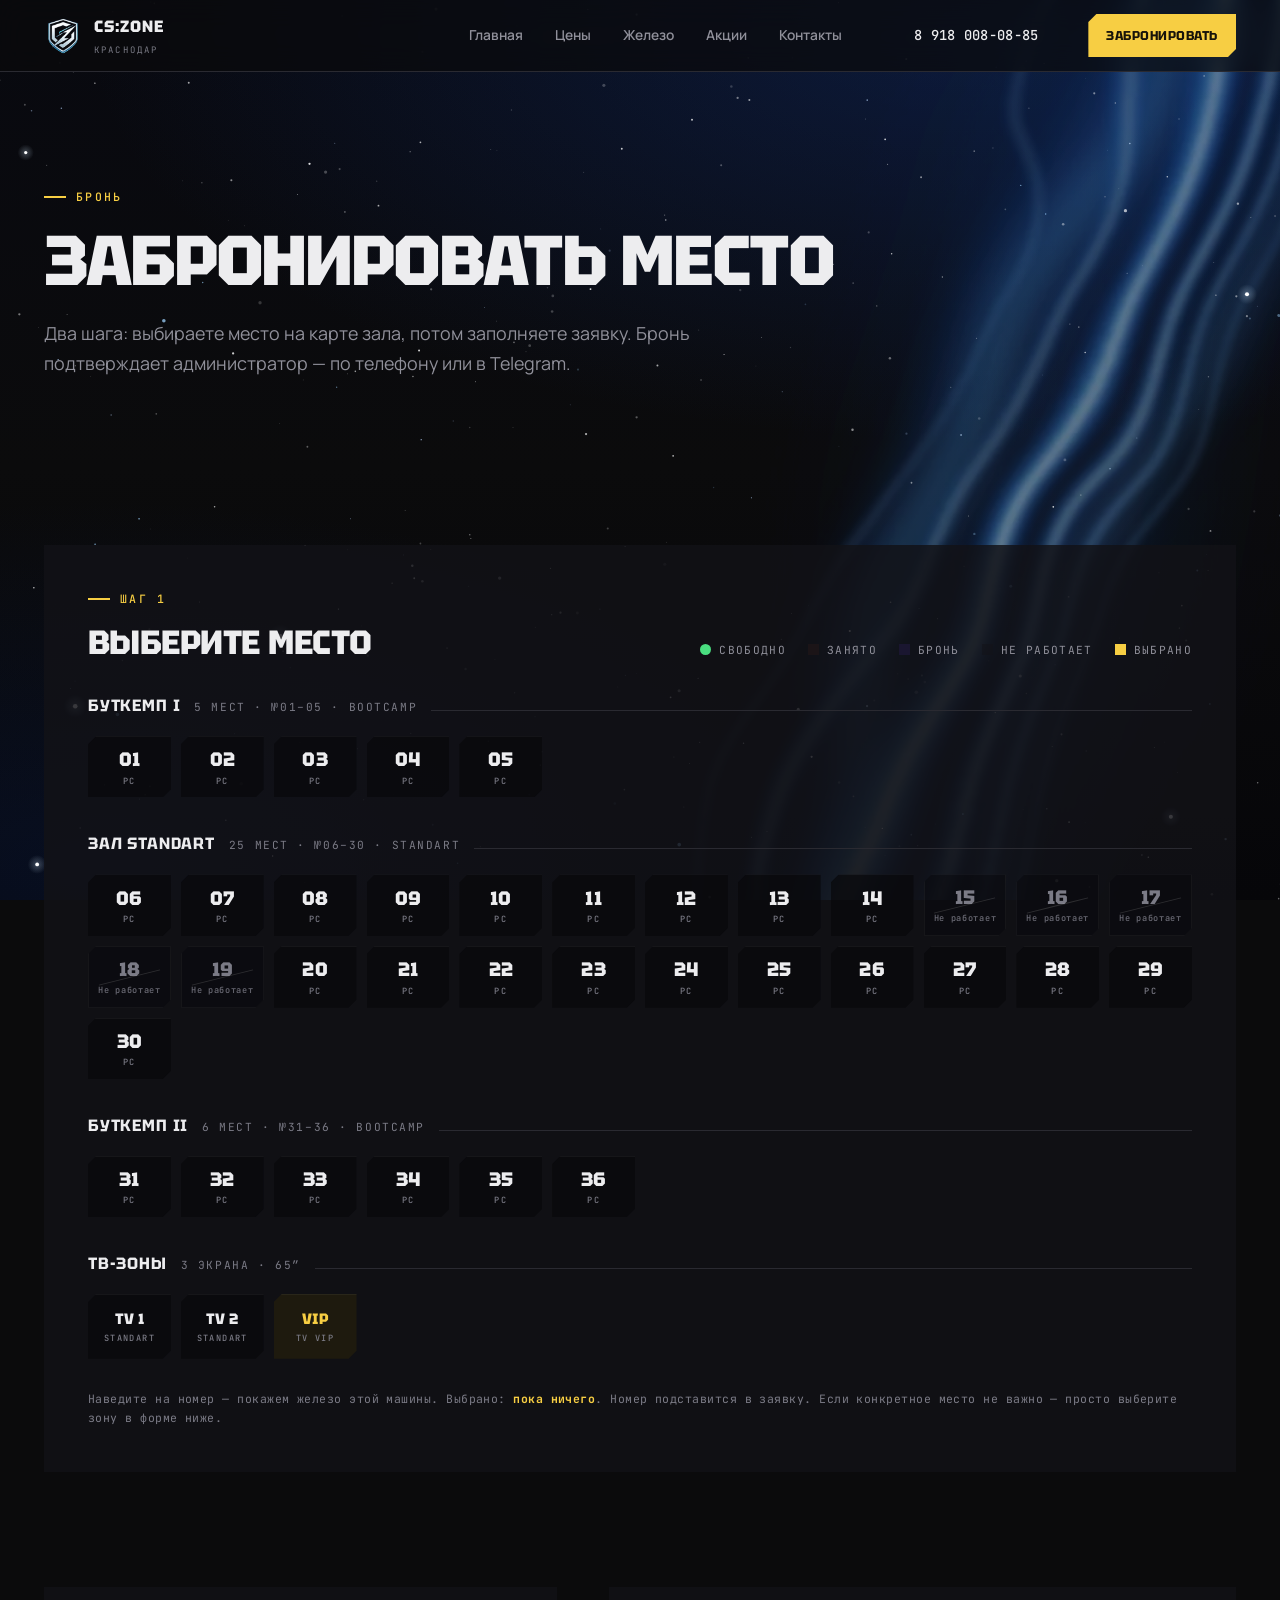
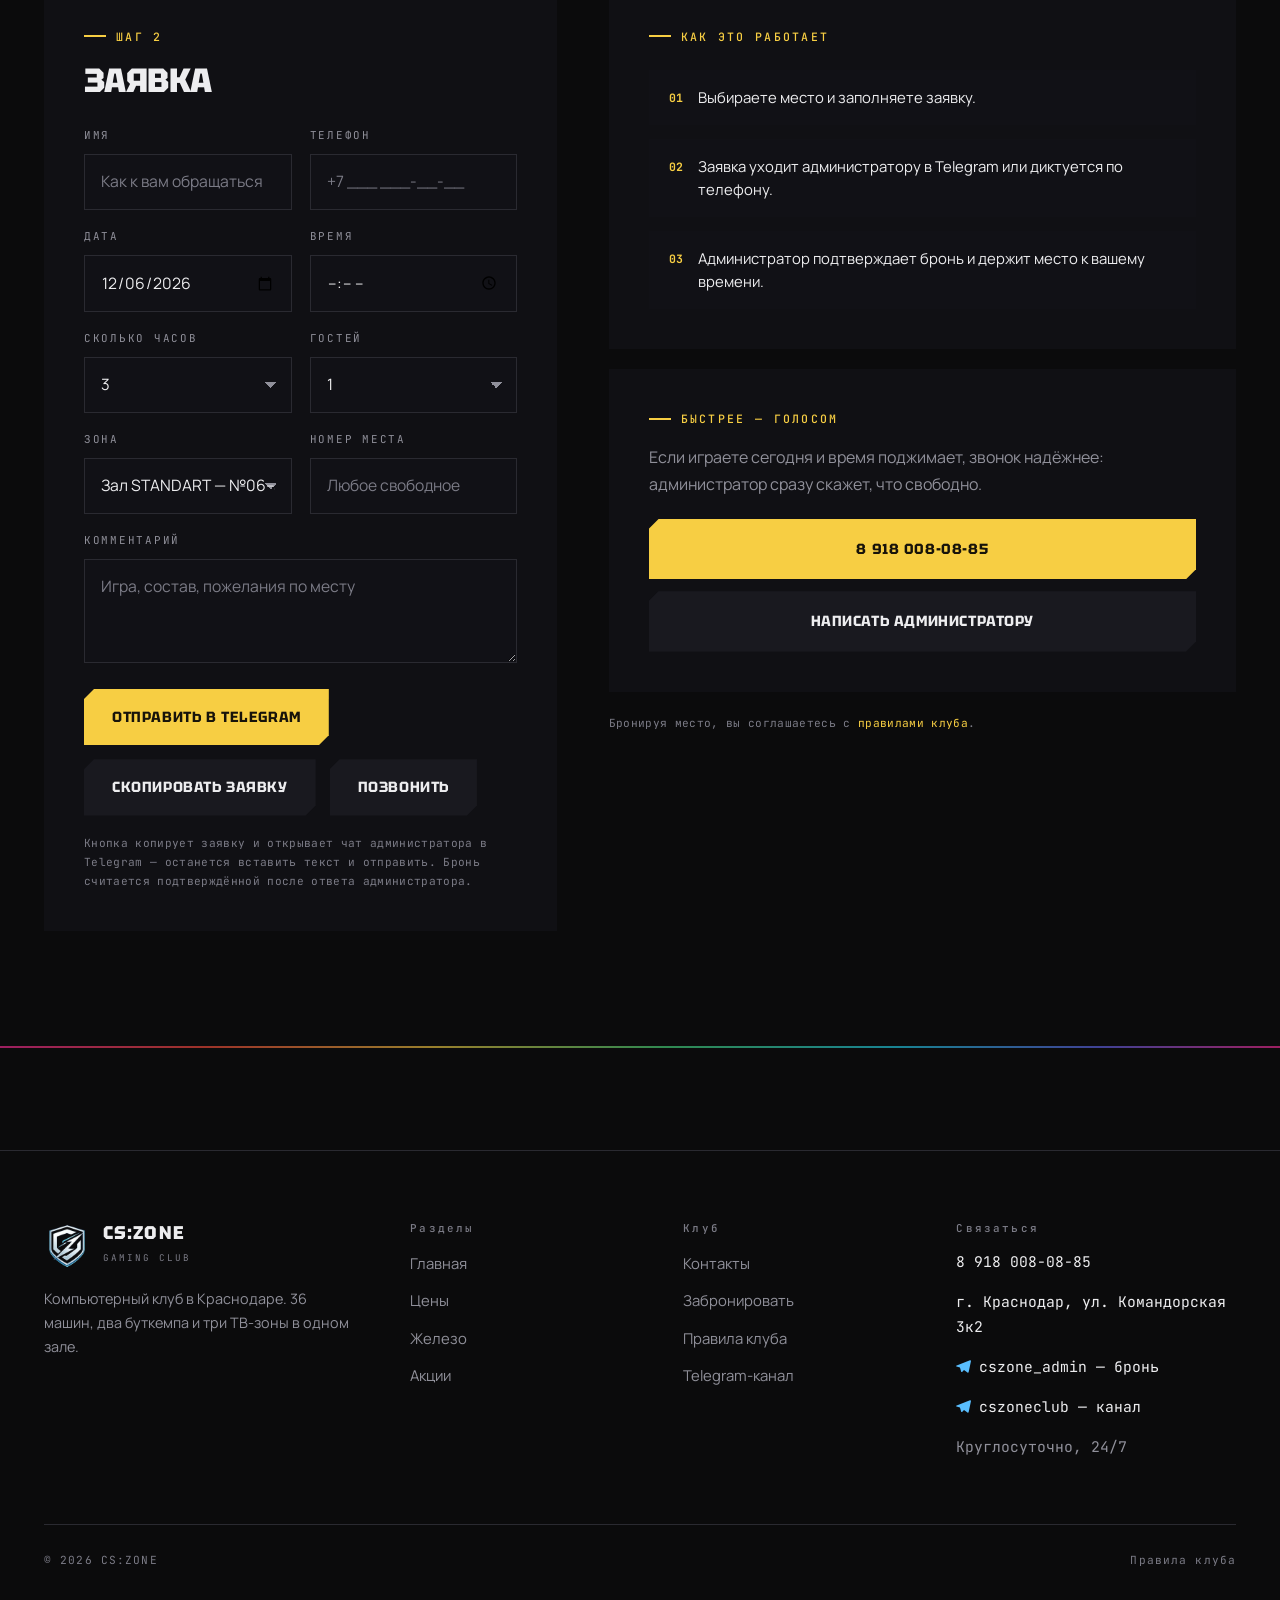
==== booking.html @ d1133fba "Add files via upload" ====
<!DOCTYPE html>
<html lang="ru">
<head>
<meta charset="utf-8">
<meta name="viewport" content="width=device-width, initial-scale=1">
<title>Забронировать место — CS:ZONE</title>
<meta name="description" content="Бронь игрового места в клубе CS:ZONE: выберите зону и номер ПК, укажите дату и время. Подтверждение — от администратора.">
<meta name="theme-color" content="#0B0B0C">
<meta property="og:type" content="website">
<meta property="og:site_name" content="CS:ZONE">
<meta property="og:title" content="Забронировать место — CS:ZONE">
<meta property="og:description" content="Бронь игрового места в клубе CS:ZONE: выберите зону и номер ПК, укажите дату и время. Подтверждение — от администратора.">
<meta property="og:image" content="assets/img/og-cover.jpg">
<meta property="og:image:width" content="1200">
<meta property="og:image:height" content="630">
<meta name="twitter:card" content="summary_large_image">
<meta property="og:locale" content="ru_RU">
<link rel="icon" href="assets/img/favicon.png" type="image/png">
<link rel="apple-touch-icon" href="assets/img/apple-touch-icon.png">
<link rel="preconnect" href="https://fonts.googleapis.com">
<link rel="preconnect" href="https://fonts.gstatic.com" crossorigin>
<link href="https://fonts.googleapis.com/css2?family=Tektur:wght@500;700;800;900&family=Manrope:wght@400;500;600;700;800&family=JetBrains+Mono:wght@400;500;700&display=swap" rel="stylesheet">
<link rel="stylesheet" href="assets/css/main.css">
<script type="application/ld+json">
{
  "@context": "https://schema.org",
  "@type": "LocalBusiness",
  "name": "CS:ZONE",
  "description": "Компьютерный клуб в Краснодаре: 36 машин, два буткемпа, три ТВ-зоны.",
  "image": "assets/img/og-cover.jpg",
  "telephone": "+79180080885",
  "priceRange": "120–1700 ₽",
  "address": {
    "@type": "PostalAddress",
    "addressCountry": "RU",
    "addressLocality": "Краснодар",
    "streetAddress": "ул. Командорская, 3к2"
  },
  "geo": { "@type": "GeoCoordinates", "latitude": 45.090656, "longitude": 39.032451 },
  "openingHoursSpecification": [{
    "@type": "OpeningHoursSpecification",
    "dayOfWeek": ["Monday","Tuesday","Wednesday","Thursday","Friday","Saturday","Sunday"],
    "opens": "00:00", "closes": "23:59"
  }],
  "hasMap": "https://yandex.ru/maps/org/cs_zone/221049266006/",
  "sameAs": ["https://t.me/cszoneclub", "https://go.2gis.com/gbi0a"]
}
</script>
</head>
<body>

<div class="sky" aria-hidden="true"><span class="sky__aurora"></span></div>

<header class="nav">
  <div class="nav__in">
    <a class="nav__logo" href="index.html" aria-label="CS:ZONE — на главную">
      <img src="assets/img/logo.webp" alt="" width="38" height="38">
      <span><b>CS:ZONE</b><span>Краснодар</span></span>
    </a>
    <nav class="nav__links" aria-label="Разделы сайта">
      <a href="index.html">Главная</a>
      <a href="prices.html">Цены</a>
      <a href="hardware.html">Железо</a>
      <a href="promos.html">Акции</a>
      <a href="contacts.html">Контакты</a>
    </nav>
    <a class="nav__tel" href="tel:+79180080885" style="margin-left:26px">8 918 008-08-85</a>
    <a class="btn btn--primary btn--sm nav__cta" href="booking.html" style="margin-left:18px">Забронировать</a>
    <button class="burger" type="button" aria-expanded="false" aria-label="Меню">
      <svg width="26" height="26" viewBox="0 0 26 26" fill="none" stroke="currentColor" stroke-width="2">
        <path d="M3 7h20M3 13h20M3 19h20"/></svg>
    </button>
  </div>
</header>

<div class="drawer" id="drawer">
    <a href="index.html">Главная</a>
    <a href="prices.html">Цены</a>
    <a href="hardware.html">Железо</a>
    <a href="promos.html">Акции</a>
    <a href="contacts.html">Контакты</a>
    <a href="rules.html">Правила</a>
    <a class="btn btn--primary btn--wide" href="booking.html">Забронировать место</a>
    <a class="btn btn--ghost btn--wide" href="tel:+79180080885">8 918 008-08-85</a>
</div>

<main>

<section class="section" style="padding-bottom:0">
  <div class="wrap">
    <div class="hero__anim">
      <p class="eyebrow">Бронь</p>
      <h1 style="font-size:clamp(2.2rem,6vw,4.4rem);margin-top:20px;letter-spacing:-.03em">Забронировать место</h1>
      <p class="lead" style="margin-top:24px">Два шага: выбираете место на карте зала, потом заполняете заявку. Бронь подтверждает администратор — по телефону или в Telegram.</p>
    </div>
  </div>
</section>

<section class="section">
  <div class="wrap">
    <div class="hall cut-l" data-rise>
      <div class="hall__head">
        <div>
          <p class="eyebrow">Шаг 1</p>
          <h2 class="h-sec" style="font-size:clamp(1.5rem,2.8vw,2.1rem)">Выберите место</h2>
        </div>
        <div class="hall__legend">
          <span><i style="background:var(--live);border-radius:50%"></i>Свободно</span>
          <span><i style="background:#1B1417"></i>Занято</span>
          <span><i style="background:#1A1630"></i>Бронь</span>
          <span><i style="background:#131318;opacity:.6"></i>Не работает</span>
          <span><i style="background:var(--amber)"></i>Выбрано</span>
        </div>
      </div>
      <p class="live" data-live hidden></p>
      <div data-hall="pick"></div>
      <p class="hall__note">Наведите на номер — покажем железо этой машины.
        Выбрано: <b id="pick-live" style="color:var(--amber)">пока ничего</b>.
        Номер подставится в заявку. Если конкретное место не важно — просто выберите зону в форме ниже.</p>
      <div class="toast" id="booking-toast" role="status" aria-live="polite"
           style="margin-top:18px"></div>
      <div class="spec-panel" id="spec-panel" hidden></div>
    </div>
  </div>
</section>

<section class="section" style="padding-top:0">
  <div class="wrap">
    <div class="split split--wide" style="align-items:start">
      <div class="panel cut-l" data-rise>
        <p class="eyebrow">Шаг 2</p>
        <h2 class="h-sec" style="font-size:clamp(1.5rem,2.8vw,2.1rem);margin-bottom:30px">Заявка</h2>

        <form class="form" id="booking-form" novalidate>
          <div class="field">
            <label for="f-name">Имя</label>
            <input id="f-name" name="name" type="text" placeholder="Как к вам обращаться" autocomplete="name" required>
          </div>
          <div class="field">
            <label for="f-phone">Телефон</label>
            <input id="f-phone" name="phone" type="tel" placeholder="+7 ___ ___-__-__" autocomplete="tel" required>
          </div>
          <div class="field">
            <label for="f-date">Дата</label>
            <input id="f-date" name="date" type="date" required>
          </div>
          <div class="field">
            <label for="f-time">Время</label>
            <input id="f-time" name="time" type="time" required>
          </div>
          <div class="field">
            <label for="f-hours">Сколько часов</label>
            <select id="f-hours" name="hours">
              <option>1</option><option>2</option><option selected>3</option>
              <option>4</option><option>5</option><option>6</option><option>Ночь</option>
            </select>
          </div>
          <div class="field">
            <label for="f-people">Гостей</label>
            <select id="f-people" name="people">
              <option selected>1</option><option>2</option><option>3</option><option>4</option>
              <option>5</option><option>6–10</option><option>Больше 10</option>
            </select>
          </div>
          <div class="field">
            <label for="f-zone">Зона</label>
            <select id="f-zone" name="zone">
              <option value="standart">Зал STANDART — №06–30</option>
              <option value="bootcamp1">Буткемп I — №01–05</option>
              <option value="bootcamp2">Буткемп II — №31–36</option>
              <option value="tv">Standart TV</option>
              <option value="vip">TV VIP</option>
            </select>
          </div>
          <div class="field">
            <label for="f-pc">Номер места</label>
            <input id="f-pc" name="pc" type="text" placeholder="Любое свободное">
          </div>
          <div class="field field--full">
            <label for="f-note">Комментарий</label>
            <textarea id="f-note" name="note" placeholder="Игра, состав, пожелания по месту"></textarea>
          </div>

          <div class="form__foot">
            <button class="btn btn--primary" type="button" id="btn-send">Отправить в Telegram</button>
            <button class="btn btn--ghost" type="button" id="btn-copy">Скопировать заявку</button>
            <a class="btn btn--ghost" href="tel:+79180080885">Позвонить</a>
          </div>
          <p class="form__hint" style="grid-column:1/-1">Кнопка копирует заявку и открывает чат администратора в Telegram —
            останется вставить текст и отправить. Бронь считается подтверждённой после ответа администратора.</p>
        </form>
      </div>

      <div data-rise="90">
        <div class="panel cut-l">
          <p class="eyebrow">Как это работает</p>
          <ul class="rules" style="grid-template-columns:1fr;margin-top:24px">
            <li><b>01</b><span>Выбираете место и заполняете заявку.</span></li>
            <li><b>02</b><span>Заявка уходит администратору в Telegram или диктуется по телефону.</span></li>
            <li><b>03</b><span>Администратор подтверждает бронь и держит место к вашему времени.</span></li>
          </ul>
        </div>

        <div class="panel cut-l" style="margin-top:20px">
          <p class="eyebrow">Быстрее — голосом</p>
          <p style="color:var(--ash);margin-top:16px">Если играете сегодня и время поджимает,
            звонок надёжнее: администратор сразу скажет, что свободно.</p>
          <a class="btn btn--primary btn--wide" href="tel:+79180080885" style="margin-top:22px">8 918 008-08-85</a>
          <a class="btn btn--ghost btn--wide" href='https://t.me/cszone_admin' target="_blank" rel="noopener" style="margin-top:12px">Написать администратору</a>
        </div>

        <p class="form__hint" style="margin-top:22px">Бронируя место, вы соглашаетесь с
          <a href="rules.html" style="color:var(--amber)">правилами клуба</a>.</p>
      </div>
    </div>
  </div>
</section>

</main>

<hr class="rule-spectrum">
<footer class="foot">
  <div class="wrap">
    <div class="foot__grid">
      <div>
        <a class="foot__logo" href="index.html">
          <img src="assets/img/logo.webp" alt="" width="46" height="46">
          <span><b>CS:ZONE</b><span>Gaming club</span></span>
        </a>
        <p>Компьютерный клуб в Краснодаре. 36 машин, два буткемпа и три ТВ-зоны в одном зале.</p>
      </div>
      <div>
        <h4>Разделы</h4>
        <ul>
          <li><a href="index.html">Главная</a></li>
          <li><a href="prices.html">Цены</a></li>
          <li><a href="hardware.html">Железо</a></li>
          <li><a href="promos.html">Акции</a></li>
        </ul>
      </div>
      <div>
        <h4>Клуб</h4>
        <ul>
          <li><a href="contacts.html">Контакты</a></li>
          <li><a href="booking.html">Забронировать</a></li>
          <li><a href="rules.html">Правила клуба</a></li>
          <li><a href="https://t.me/cszoneclub" target="_blank" rel="noopener">Telegram-канал</a></li>
        </ul>
      </div>
      <div>
        <h4>Связаться</h4>
        <a class="foot__c" href="tel:+79180080885">8 918 008-08-85</a>
        <a class="foot__c" href="https://yandex.ru/maps/org/cs_zone/221049266006/" target="_blank" rel="noopener">г. Краснодар, ул. Командорская 3к2</a>
        <a class="foot__c" href="https://t.me/cszone_admin" target="_blank" rel="noopener"><svg class="tg-i" viewBox="0 0 24 24" width="15" height="15" fill="currentColor" aria-hidden="true"><path d="M23.91 3.79 20.3 20.84c-.25 1.21-.98 1.5-2 .94l-5.5-4.07-2.66 2.57c-.3.3-.55.56-1.1.56-.72 0-.6-.27-.84-.95L6.3 13.7l-5.45-1.7c-1.18-.35-1.19-1.16.26-1.75l21.26-8.2c.97-.43 1.9.24 1.53 1.73z"/></svg>cszone_admin — бронь</a>
        <a class="foot__c" href="https://t.me/cszoneclub" target="_blank" rel="noopener"><svg class="tg-i" viewBox="0 0 24 24" width="15" height="15" fill="currentColor" aria-hidden="true"><path d="M23.91 3.79 20.3 20.84c-.25 1.21-.98 1.5-2 .94l-5.5-4.07-2.66 2.57c-.3.3-.55.56-1.1.56-.72 0-.6-.27-.84-.95L6.3 13.7l-5.45-1.7c-1.18-.35-1.19-1.16.26-1.75l21.26-8.2c.97-.43 1.9.24 1.53 1.73z"/></svg>cszoneclub — канал</a>
        <span class="foot__c" style="color:var(--ash)">Круглосуточно, 24/7</span>
      </div>
    </div>
    <div class="foot__bot">
      <span>© <span id="year">2026</span> CS:ZONE</span>
      <a href="rules.html">Правила клуба</a>
    </div>
  </div>
</footer>

<script src="assets/js/main.js"></script>
</body>
</html>
---- assets/css/main.css ----
/* ==========================================================================
   CS:ZONE — компьютерный клуб, Краснодар
   Дизайн-система. Один файл на весь сайт.
   Форма: срезанный угол 45° (эхо угловатого бейджа логотипа).
   Цвет: тёплый чёрный зала + янтарь логотипа. Один акцент.
   Шрифты: Tektur (заголовки, номера), Manrope (текст), JetBrains Mono (данные).
   ========================================================================== */

:root{
  /* фон — тёплый чёрный, не #000: в зале чёрный всегда с примесью */
  --void:      #0B0B0C;
  --void-2:    #070708;
  /* панели чуть прозрачные: сквозь них читается небо, контраст текста
     при этом не меняется — за ними всё равно почти чёрный фон */
  --panel:     rgba(19, 19, 23, .84);
  --panel-2:   rgba(27, 27, 33, .88);
  --panel-flat:#131316;   /* там, где нужна честная непрозрачность */
  --line:      #2A2A31;

  /* акцент — точный цвет логотипа */
  --amber:     #F7CE43;
  --amber-dim: #C79A17;
  --amber-ink: #17130A;
  --glow:      rgba(247, 206, 67, .28);

  --chalk:     #EDEDEF;
  --ash:       #90909A;
  --ash-dim:   #7B7B86;   /* 5.1:1 на --void — годно для мелкого текста */
  --live:      #4ADE80;

  /* лёд — цвет нового логотипа и северного сияния. Второй голос, не акцент:
     кнопки и цены остаются янтарными, лёд держит фон, свечение и бронь. */
  --ice:       #59BEFF;
  --ice-deep:  #0F49BE;
  --ice-glow:  rgba(89, 190, 255, .30);

  --f-display: 'Tektur', 'Arial Narrow', Impact, sans-serif;
  --f-body:    'Manrope', system-ui, -apple-system, 'Segoe UI', sans-serif;
  --f-mono:    'JetBrains Mono', ui-monospace, 'SFMono-Regular', monospace;

  --ch:  14px;                        /* размер срезанного угла */
  --ease: cubic-bezier(.16, 1, .3, 1);
  --wrap: 1240px;
  --nav-h: 72px;

  /* спектр клавиатур из зала. Используется ровно дважды на странице. */
  --spectrum: linear-gradient(90deg,
      #FF2D9B 0%, #FF4D3D 16%, #F7CE43 34%,
      #4ADE80 52%, #22D3EE 70%, #6366F1 86%, #FF2D9B 100%);
}

/* --------------------------------------------------------------- reset --- */
*,*::before,*::after{ box-sizing:border-box }
[hidden]{ display:none !important }
html{ -webkit-text-size-adjust:100%; scroll-behavior:smooth; background:var(--void) }
body{
  margin:0; background:transparent; color:var(--chalk);
  font-family:var(--f-body); font-size:16px; line-height:1.65;
  font-weight:400; -webkit-font-smoothing:antialiased;
  overflow-x:hidden;
}

/* ---------------------------------------------------------------- небо --- *
   Звёздное небо и северное сияние с фирменных иконок клуба.
   Слой один на страницу, position:fixed — не участвует в скролле,
   поэтому не вызывает перерисовку контента. Звёзды — два SVG-поля разной
   плотности: их прозрачность дышит в разном темпе, и небо мерцает без JS.
   Сияние отрисовано заранее (feTurbulence), браузер только двигает готовую
   картинку — на слабых машинах это дешевле, чем считать фильтры вживую.
   -------------------------------------------------------------------------- */
.sky{
  position:fixed; inset:0; z-index:-1; pointer-events:none; overflow:hidden;
  background:
    radial-gradient(115% 75% at 76% 4%,  rgba(20, 58, 140, .34) 0%, transparent 60%),
    radial-gradient(95% 65% at 8% 96%,   rgba(11, 38, 100, .26) 0%, transparent 62%),
    linear-gradient(180deg, #080910 0%, var(--void) 52%, #060609 100%);
}
/* два звёздных поля */
.sky::before, .sky::after{
  content:''; position:absolute; inset:-3%;
  background-position:center; background-repeat:no-repeat; background-size:cover;
}
.sky::before{ background-image:url(../img/stars-a.svg);
  animation:twinkleA 13s ease-in-out infinite }
.sky::after{  background-image:url(../img/stars-b.svg);
  animation:twinkleB 8.5s ease-in-out infinite }

/* Сияние держим в правой части кадра: слева остаётся чистое звёздное небо,
   на котором спокойно читается крупный заголовок. Левый край ленты гасим
   маской, чтобы она не обрывалась по границе элемента. */
.sky__aurora{
  position:absolute; top:-10%; bottom:-10%; right:-8%; left:34%;
  background:url(../img/aurora.webp) center / cover no-repeat;
  mix-blend-mode:screen; opacity:.6;
  -webkit-mask-image:linear-gradient(90deg, transparent 0%, #000 34%, #000 100%);
          mask-image:linear-gradient(90deg, transparent 0%, #000 34%, #000 100%);
  animation:auroraDrift 54s ease-in-out infinite alternate;
}
@media (max-width:900px){
  /* Колонка одна и текст идёт через весь экран — сияние приглушаем,
     иначе оно спорит с абзацами. Звёзды остаются в полную силу. */
  .sky__aurora{ left:8%; opacity:.34 }
}
@keyframes twinkleA{ 0%,100%{ opacity:.9 }  50%{ opacity:.55 } }
@keyframes twinkleB{ 0%,100%{ opacity:.5 }  45%{ opacity:.95 } }
@keyframes auroraDrift{
  from{ transform:translate3d(0,0,0)        scale(1);    opacity:.56 }
  to  { transform:translate3d(-2.5%,1.5%,0) scale(1.09); opacity:.8  }
}
img,video{ display:block; max-width:100%; height:auto }
a{ color:inherit; text-decoration:none }
button,input,select,textarea{ font:inherit; color:inherit }
h1,h2,h3,h4{ margin:0; font-family:var(--f-display); font-weight:800;
  line-height:.98; letter-spacing:-.015em; text-transform:uppercase }
p{ margin:0 }
ul{ margin:0; padding:0; list-style:none }
:focus-visible{ outline:2px solid var(--amber); outline-offset:3px }

/* ------------------------------------------------------- форма-язык ------ */
/* Срез верхнего-левого и нижнего-правого угла. Одна форма на весь сайт. */
.cut{
  clip-path:polygon(var(--ch) 0, 100% 0, 100% calc(100% - var(--ch)),
                    calc(100% - var(--ch)) 100%, 0 100%, 0 var(--ch));
}
.cut-s{ --ch:8px }
.cut-l{ --ch:22px }

/* ---------------------------------------------------------- раскладка --- */
.wrap{ width:100%; max-width:var(--wrap); margin-inline:auto; padding-inline:24px }
.section{ padding-block:clamp(64px, 9vw, 130px) }
.section--tight{ padding-block:clamp(48px, 6vw, 80px) }

.eyebrow{
  font-family:var(--f-mono); font-size:.72rem; font-weight:500;
  letter-spacing:.2em; text-transform:uppercase; color:var(--amber);
  display:flex; align-items:center; gap:10px;
}
.eyebrow::before{
  content:''; width:22px; height:2px; background:var(--amber); flex:none;
}
.eyebrow--plain::before{ display:none }

.h-sec{ font-size:clamp(1.9rem, 4vw, 3.1rem); margin-top:18px }
.lead{ color:var(--ash); font-size:clamp(1rem,1.4vw,1.12rem); max-width:62ch }

.rule-spectrum{ height:2px; background:var(--spectrum); opacity:.6; border:0; margin:0 }

/* ------------------------------------------------------------ кнопки ---- */
.btn{
  display:inline-flex; align-items:center; justify-content:center; gap:10px;
  padding:16px 28px; border:0; cursor:pointer;
  font-family:var(--f-display); font-weight:700; font-size:.92rem;
  letter-spacing:.04em; text-transform:uppercase; white-space:nowrap;
  transition:transform .25s var(--ease), background-color .25s, box-shadow .3s, color .25s;
  clip-path:polygon(var(--ch) 0, 100% 0, 100% calc(100% - var(--ch)),
                    calc(100% - var(--ch)) 100%, 0 100%, 0 var(--ch));
  --ch:10px;
}
.btn--primary{ background:var(--amber); color:var(--amber-ink) }
.btn--primary:hover{ background:#FFDC63; box-shadow:0 0 0 1px var(--amber), 0 12px 40px var(--glow) }
.btn--ghost{ background:var(--panel-2); color:var(--chalk) }
.btn--ghost:hover{ background:#24242B; color:var(--amber) }
.btn:active{ transform:translateY(1px) }
.btn--wide{ width:100%; padding-block:18px }
.btn--sm{ padding:11px 18px; font-size:.8rem; --ch:8px }

/* --------------------------------------------------------------- шапка -- */
.nav{
  position:sticky; top:0; z-index:60; height:var(--nav-h);
  display:flex; align-items:center;
  background:rgba(11,11,12,.72); backdrop-filter:blur(14px);
  -webkit-backdrop-filter:blur(14px);
  border-bottom:1px solid var(--line);
  transition:background-color .3s;
}
.nav__in{ display:flex; align-items:center; gap:32px; width:100%;
  max-width:var(--wrap); margin-inline:auto; padding-inline:24px }
.nav__logo{ display:flex; align-items:center; gap:12px; flex:none }
.nav__logo img{ width:38px; height:38px }
.nav__logo b{ font-family:var(--f-display); font-weight:800; font-size:1.02rem;
  letter-spacing:.06em; line-height:1; color:var(--chalk) }
.nav__logo span span{ display:block; font-family:var(--f-mono); font-size:.56rem;
  letter-spacing:.24em; color:var(--ash-dim); text-transform:uppercase; margin-top:3px }
.nav__links{ display:flex; gap:4px; margin-left:auto }
.nav__links a{
  padding:10px 14px; font-size:.86rem; font-weight:600; color:var(--ash);
  transition:color .2s; position:relative;
}
.nav__links a:hover{ color:var(--chalk) }
.nav__links a[aria-current]{ color:var(--amber) }
.nav__links a[aria-current]::after{
  content:''; position:absolute; left:14px; right:14px; bottom:2px;
  height:2px; background:var(--amber);
}
.nav__cta{ flex:none }
.nav__tel{ display:flex; align-items:center; font-family:var(--f-mono);
  font-size:.86rem; font-weight:500; color:var(--chalk); letter-spacing:.02em }
.nav__tel:hover{ color:var(--amber) }
.burger{ display:none; margin-left:auto; background:none; border:0; padding:10px;
  cursor:pointer; color:var(--chalk) }
.burger svg{ display:block }

.drawer{
  position:fixed; inset:var(--nav-h) 0 0; z-index:55; background:rgba(8,8,10,.97);
  backdrop-filter:blur(10px); -webkit-backdrop-filter:blur(10px);
  padding:32px 24px 40px; display:flex; flex-direction:column; gap:6px;
  transform:translateY(-8px); opacity:0; pointer-events:none;
  transition:opacity .3s var(--ease), transform .3s var(--ease);
  overflow-y:auto;
}
.drawer[data-open]{ opacity:1; transform:none; pointer-events:auto }
.drawer a{ font-family:var(--f-display); font-weight:700; text-transform:uppercase;
  font-size:1.4rem; padding:14px 0; border-bottom:1px solid var(--line) }
.drawer a[aria-current]{ color:var(--amber) }
.drawer .btn{ margin-top:22px }

/* ---------------------------------------------------------------- герой - */
.hero{ position:relative; overflow:clip; padding-top:clamp(48px, 7vw, 92px); padding-bottom:0 }
.hero__grid{
  display:grid; grid-template-columns:1.15fr .85fr; gap:clamp(32px,5vw,72px);
  align-items:center;
}
.hero__title{
  font-size:clamp(2.7rem, 8.2vw, 6.6rem); line-height:.9; margin-top:22px;
  letter-spacing:-.03em;
}
.hero__title em{ font-style:normal; color:var(--amber); display:block }
.hero__lead{ margin-top:26px; color:var(--ash); font-size:clamp(1rem,1.5vw,1.15rem);
  max-width:44ch }
.hero__actions{ display:flex; flex-wrap:wrap; gap:14px; margin-top:34px }

/* Рамка героя: логотип на собственном кусочке неба.
   Раньше здесь крутилось интро старого бренда — теперь сцена собрана
   на CSS: легче на пару мегабайт, резче на любом экране и живёт
   в одной палитре с фоном сайта. */
.hero__frame{ position:relative; padding:1px; background:var(--line);
  clip-path:polygon(22px 0,100% 0,100% calc(100% - 22px),calc(100% - 22px) 100%,0 100%,0 22px) }
.hero__frameIn{ position:relative; background:#06070C; overflow:hidden;
  aspect-ratio:1/1; display:grid; place-items:center;
  clip-path:polygon(22px 0,100% 0,100% calc(100% - 22px),calc(100% - 22px) 100%,0 100%,0 22px) }

/* звёзды + сияние внутри рамки */
.hero__sky{
  position:absolute; inset:-12%; z-index:0; pointer-events:none;
  background:
    url(../img/stars-b.svg) center/cover no-repeat,
    url(../img/aurora.webp) 62% center/cover no-repeat,
    radial-gradient(110% 80% at 70% 10%, rgba(24,70,170,.5), transparent 62%);
  opacity:.92;
  animation:heroSky 26s ease-in-out infinite alternate;
}
.hero__frameIn::before{
  content:''; position:absolute; inset:0; z-index:1; pointer-events:none;
  background:radial-gradient(circle at 50% 47%, var(--ice-glow), transparent 66%);
}
.hero__logo{
  position:relative; z-index:2;
  width:min(66%, 340px); height:auto; object-fit:contain;
  filter:drop-shadow(0 0 34px rgba(64,150,255,.42));
  animation:heroFloat 7s ease-in-out infinite;
}
@keyframes heroSky{
  from{ transform:translate3d(0,0,0) scale(1) }
  to  { transform:translate3d(-3%,2%,0) scale(1.1) }
}
@keyframes heroFloat{
  0%,100%{ transform:translateY(-5px) }
  50%    { transform:translateY(5px) }
}
.hero__badge{
  position:absolute; left:0; bottom:0; z-index:2;
  font-family:var(--f-mono); font-size:.66rem; letter-spacing:.2em;
  text-transform:uppercase; color:var(--amber);
  background:rgba(7,7,8,.85); padding:9px 14px;
}

/* полоса фактов */
.facts{ display:grid; grid-template-columns:repeat(4,1fr); gap:1px;
  background:var(--line); margin-top:clamp(48px,6vw,84px) }
.facts > div{ background:rgba(11,11,12,.68); padding:26px 22px 28px }
.facts dt{ font-family:var(--f-mono); font-size:.66rem; letter-spacing:.2em;
  text-transform:uppercase; color:var(--ash-dim) }
.facts dd{ margin:10px 0 0; font-family:var(--f-display); font-weight:800;
  font-size:clamp(1.7rem,3vw,2.5rem); line-height:1; letter-spacing:-.02em }
.facts dd small{ font-size:.44em; color:var(--ash); letter-spacing:0;
  font-weight:600; margin-left:6px }

/* ------------------------------------------------------------- карточки - */
.cards{ display:grid; grid-template-columns:repeat(3,1fr); gap:20px; margin-top:52px }
.zone{ position:relative; background:var(--panel); overflow:hidden;
  display:flex; flex-direction:column;
  transition:transform .4s var(--ease) }
.zone:hover{ transform:translateY(-6px) }
.zone__ph{ position:relative; aspect-ratio:4/3; overflow:hidden; background:var(--void-2) }
.zone__ph img{ width:100%; height:100%; object-fit:cover;
  transition:transform .7s var(--ease), filter .4s; filter:saturate(.92) }
.zone:hover .zone__ph img{ transform:scale(1.05); filter:saturate(1.05) }
.zone__ph::after{ content:''; position:absolute; inset:0;
  background:linear-gradient(to top, var(--panel) 2%, transparent 55%) }
.zone__n{ position:absolute; right:16px; top:14px; z-index:2;
  font-family:var(--f-display); font-weight:800; font-size:2.6rem; line-height:1;
  color:var(--amber); opacity:.9 }
.zone__n span{ font-size:.32em; display:block; text-align:right; color:var(--chalk);
  letter-spacing:.16em; font-family:var(--f-mono); font-weight:500 }
.zone__b{ padding:4px 26px 30px; position:relative; z-index:2 }
.zone h3{ font-size:1.42rem }
.zone p{ color:var(--ash); font-size:.94rem; margin-top:12px }
.zone__list{ margin-top:18px; display:flex; flex-direction:column; gap:8px }
.zone__list li{ font-family:var(--f-mono); font-size:.76rem; color:var(--ash);
  letter-spacing:.03em; display:flex; gap:9px }
.zone__list li::before{ content:'—'; color:var(--amber-dim); flex:none }

/* ------------------------------------------- ПОДПИСЬ САЙТА: карта зала -- */
.hall{ background:var(--panel); padding:clamp(28px,4vw,44px);
  margin-top:52px; position:relative }
.hall__head{ display:flex; flex-wrap:wrap; gap:18px 32px; align-items:flex-end;
  justify-content:space-between; margin-bottom:34px }
.hall__legend{ display:flex; flex-wrap:wrap; gap:8px 22px; font-family:var(--f-mono);
  font-size:.7rem; letter-spacing:.12em; text-transform:uppercase; color:var(--ash) }
.hall__legend i{ width:11px; height:11px; display:inline-block; margin-right:8px;
  vertical-align:-1px }
.hall__group + .hall__group{ margin-top:34px }
.hall__gt{ display:flex; align-items:baseline; gap:14px; margin-bottom:16px }
.hall__gt b{ font-family:var(--f-display); font-weight:700; font-size:1.02rem;
  text-transform:uppercase; letter-spacing:.05em }
.hall__gt span{ font-family:var(--f-mono); font-size:.7rem; color:var(--ash-dim);
  letter-spacing:.14em; text-transform:uppercase }
.hall__gt::after{ content:''; flex:1; height:1px; background:var(--line) }

.seats{ display:grid; grid-template-columns:repeat(auto-fill,minmax(76px,1fr)); gap:10px }
.seat{
  position:relative; background:rgba(9,9,12,.74); color:var(--chalk);
  border:0; cursor:pointer; padding:14px 8px 12px; text-align:center;
  font-family:var(--f-display); font-weight:800; font-size:1.22rem; line-height:1;
  letter-spacing:.01em;
  transition:background-color .22s, color .22s, transform .22s var(--ease),
             box-shadow .28s;
  clip-path:polygon(8px 0,100% 0,100% calc(100% - 8px),calc(100% - 8px) 100%,0 100%,0 8px);
  box-shadow:inset 0 1px 0 rgba(255,255,255,.05);
}
.seat small{ display:block; font-family:var(--f-mono); font-weight:500;
  font-size:.54rem; letter-spacing:.16em; color:var(--ash-dim); margin-top:7px }
.seat:hover, .seat[data-on]{ background:var(--amber); color:var(--amber-ink);
  transform:translateY(-3px); box-shadow:0 10px 26px var(--glow) }
.seat:hover small, .seat[data-on] small{ color:rgba(23,19,10,.66) }
.seat--tv{ font-size:.94rem; padding-block:18px 16px }
.seat--vip{ background:#1E1A0E; color:var(--amber) }
.seat--vip:hover{ background:var(--amber); color:var(--amber-ink) }
.hall__note{ margin-top:30px; font-family:var(--f-mono); font-size:.72rem;
  color:var(--ash-dim); letter-spacing:.04em; line-height:1.7 }

/* --------------------------- характеристики места (наведение + панель) --- */
.sp{ margin:14px 0 0; display:flex; flex-direction:column }
.sp__r{ display:flex; gap:14px; justify-content:space-between; align-items:baseline;
  padding:7px 0 }
.sp__r dt{ font-family:var(--f-mono); font-size:.66rem; letter-spacing:.12em;
  text-transform:uppercase; color:var(--ash); flex:none }
.sp__r dd{ margin:0; font-size:.86rem; font-weight:600; text-align:right }
.sp__div{ height:1px; background:var(--line); margin:9px 0 }

.spec-tip{
  position:absolute; z-index:30; width:min(300px, 74vw);
  background:#0E0E11; padding:16px 18px 18px; pointer-events:none;
  opacity:0; transform:translateY(5px);
  transition:opacity .18s var(--ease), transform .18s var(--ease);
  box-shadow:inset 0 0 0 1px var(--line), 0 22px 60px rgba(0,0,0,.72);
  clip-path:polygon(10px 0,100% 0,100% calc(100% - 10px),
                    calc(100% - 10px) 100%,0 100%,0 10px);
}
.spec-tip[data-on]{ opacity:1; transform:none }
.spec-tip__h{ display:flex; flex-direction:column; gap:5px; padding-bottom:12px;
  border-bottom:1px solid var(--line) }
.spec-tip__h b{ font-family:var(--f-display); font-weight:800; font-size:.98rem;
  letter-spacing:.05em; color:var(--amber); text-transform:uppercase }
.spec-tip__h span{ font-family:var(--f-mono); font-size:.64rem; letter-spacing:.12em;
  text-transform:uppercase; color:var(--ash) }
.spec-tip .sp{ margin-top:10px }

.spec-panel{ background:rgba(9,9,12,.72); padding:24px 26px 26px; margin-top:22px;
  box-shadow:inset 0 1px 0 rgba(255,255,255,.05);
  clip-path:polygon(14px 0,100% 0,100% calc(100% - 14px),
                    calc(100% - 14px) 100%,0 100%,0 14px) }
.spec-panel__h{ font-family:var(--f-display); font-weight:700; font-size:1.02rem;
  text-transform:uppercase; letter-spacing:.04em; margin-top:14px }

/* сравнительная таблица на странице «Железо» */
.tbl--cmp th span{ display:block; font-family:var(--f-mono); font-size:.6rem;
  letter-spacing:.1em; color:var(--ash-dim); margin-top:6px; font-weight:400 }
.tbl--cmp thead th{ vertical-align:top; color:var(--chalk);
  font-family:var(--f-display); font-weight:700; font-size:.9rem; letter-spacing:.05em }
.tbl--cmp thead th:first-child{ color:var(--ash); font-family:var(--f-mono);
  font-size:.68rem; font-weight:500 }
.tbl--cmp tbody th{ font-family:var(--f-mono); font-size:.68rem; letter-spacing:.12em;
  text-transform:uppercase; color:var(--ash); font-weight:500; white-space:nowrap }
.tbl--cmp td{ font-weight:600 }
.tbl--cmp td:last-child, .tbl--cmp th:last-child{ text-align:left;
  font-family:inherit }
.tbl--cmp .tbl__div td{ padding:0; height:14px; border-bottom:0 }
@media (max-width:640px){
  .tbl--cmp{ font-size:.86rem }
  .tbl--cmp th, .tbl--cmp td{ padding:12px 10px }
  .tbl--cmp tbody th{ white-space:normal }
}

/* ---------------------------------------- занятость мест (данные из клуба) */
.seat[data-state="free"]::after{
  content:''; position:absolute; right:7px; top:7px; width:6px; height:6px;
  border-radius:50%; background:var(--live); box-shadow:0 0 8px rgba(74,222,128,.5) }
.seat[data-state="busy"]{ background:#1B1417; color:var(--ash-dim); cursor:not-allowed }
.seat[data-state="busy"]:hover{ background:#22181C; color:var(--ash);
  transform:none; box-shadow:inset 0 1px 0 rgba(255,255,255,.05) }
/* снято с линии: место видно на схеме, но выбрать его нельзя */
.seat[data-out]{ background:rgba(9,9,12,.5); color:var(--ash-dim); cursor:not-allowed;
  box-shadow:inset 0 0 0 1px rgba(255,255,255,.045) }
.seat[data-out]:hover{ background:rgba(9,9,12,.5); color:var(--ash-dim);
  transform:none; box-shadow:inset 0 0 0 1px rgba(255,255,255,.045) }
.seat[data-out] small{ color:#6B6B76; white-space:normal; line-height:1.3;
  letter-spacing:.08em; margin-top:5px }
.seat[data-out]::after{
  content:''; position:absolute; left:12%; right:12%; top:50%;
  height:1px; background:rgba(255,255,255,.14); transform:rotate(-14deg) }

.spec-tip__t{ margin-top:12px; font-size:.84rem; color:var(--ash); line-height:1.6 }

/* бронь: место занято не «сейчас», а «на время» — отдельный, холодный цвет */
.seat[data-state="reserved"]{ background:#151233; color:#9FB4FF; cursor:not-allowed }
.seat[data-state="reserved"]:hover{ background:#1B1740; color:#BCCBFF;
  transform:none; box-shadow:inset 0 1px 0 rgba(255,255,255,.05) }
.seat[data-state="reserved"] small{ color:#6C7BB8 }
.seat[data-state="reserved"]::after{
  content:''; position:absolute; right:7px; top:7px; width:6px; height:6px;
  border-radius:50%; background:#7C8CFF; box-shadow:0 0 8px rgba(124,140,255,.6) }

.seat[data-state="off"]{ background:var(--void-2); color:var(--ash-dim); opacity:.55;
  cursor:not-allowed }
.seat[data-state="off"]:hover{ background:var(--void-2); color:var(--ash-dim);
  transform:none; box-shadow:inset 0 1px 0 rgba(255,255,255,.05) }
.seat[data-state="busy"] small, .seat[data-state="off"] small{ color:var(--ash-dim) }

.live{ display:inline-flex; align-items:center; gap:9px; background:rgba(9,9,12,.8);
  padding:8px 14px; font-family:var(--f-mono); font-size:.66rem; letter-spacing:.14em;
  text-transform:uppercase; color:var(--ash);
  clip-path:polygon(7px 0,100% 0,100% calc(100% - 7px),
                    calc(100% - 7px) 100%,0 100%,0 7px) }
.live i{ width:7px; height:7px; border-radius:50%; background:var(--live); flex:none;
  animation:pulse 2.4s ease-in-out infinite }
@keyframes pulse{ 0%,100%{ opacity:1 } 50%{ opacity:.35 } }
@media (prefers-reduced-motion:reduce){ .live i{ animation:none } }

/* --------------------------------------------------------- галерея зала - */
.strip{ display:grid; grid-template-columns:repeat(4,1fr); gap:14px; margin-top:48px }
.strip figure{ margin:0; position:relative; overflow:hidden; background:var(--panel);
  aspect-ratio:3/4 }
.strip img{ width:100%; height:100%; object-fit:cover;
  transition:transform .8s var(--ease); filter:saturate(.95) }
.strip figure:hover img{ transform:scale(1.06) }

/* ------------------------------------------------------------- правила -- */
.rules{ display:grid; grid-template-columns:repeat(2,1fr); gap:14px 26px; margin-top:44px }
.rules li{ display:flex; gap:14px; padding:16px 20px; background:var(--panel);
  font-size:.93rem; line-height:1.55 }
.rules li b{ font-family:var(--f-mono); font-size:.72rem; color:var(--amber);
  flex:none; padding-top:3px; letter-spacing:.06em }
.prose{ max-width:74ch; color:var(--ash) }
.prose h3{ color:var(--chalk); font-size:1.15rem; margin-top:38px; margin-bottom:14px }
.prose p + p{ margin-top:14px }

/* --------------------------------------------------------------- формы -- */
.form{ display:grid; grid-template-columns:repeat(2,1fr); gap:18px }
.field{ display:flex; flex-direction:column; gap:9px }
.field--full{ grid-column:1/-1 }
.field label{ font-family:var(--f-mono); font-size:.68rem; letter-spacing:.16em;
  text-transform:uppercase; color:var(--ash) }
.field input, .field select, .field textarea{
  background:var(--panel); border:1px solid var(--line); padding:14px 16px;
  font-size:.98rem; transition:border-color .22s, background-color .22s;
  border-radius:0; width:100%;
}
.field textarea{ min-height:104px; resize:vertical }
.field input:focus, .field select:focus, .field textarea:focus{
  outline:none; border-color:var(--amber); background:var(--panel-2) }
.field input::placeholder, .field textarea::placeholder{ color:var(--ash-dim) }
.field select{ appearance:none;
  background-image:linear-gradient(45deg,transparent 50%,var(--ash) 50%),
                   linear-gradient(135deg,var(--ash) 50%,transparent 50%);
  background-position:calc(100% - 20px) 50%, calc(100% - 14px) 50%;
  background-size:6px 6px, 6px 6px; background-repeat:no-repeat }
.form__foot{ grid-column:1/-1; display:flex; flex-wrap:wrap; gap:14px;
  align-items:center; margin-top:8px }
.form__hint{ font-family:var(--f-mono); font-size:.7rem; color:var(--ash-dim);
  line-height:1.7; letter-spacing:.03em }
.toast{ grid-column:1/-1; background:#12200F; color:var(--live); padding:14px 18px;
  font-family:var(--f-mono); font-size:.78rem; letter-spacing:.04em; display:none }
.toast[data-on]{ display:block }

/* --------------------------------------------------------------- панели - */
.panel{ background:var(--panel); padding:clamp(26px,3.4vw,40px) }
.split{ display:grid; grid-template-columns:1fr 1fr; gap:clamp(24px,4vw,56px);
  align-items:start }
.split--wide{ grid-template-columns:.9fr 1.1fr }

.info{ display:flex; flex-direction:column; gap:1px; background:var(--line) }
.info__row{ background:var(--panel); padding:22px 24px; display:flex;
  flex-wrap:wrap; gap:6px 20px; align-items:baseline; justify-content:space-between }
.info__k{ font-family:var(--f-mono); font-size:.68rem; letter-spacing:.18em;
  text-transform:uppercase; color:var(--ash) }
.info__v{ font-size:1.06rem; font-weight:600 }
.info__v a:hover{ color:var(--amber) }

.map{ position:relative; background:var(--panel); overflow:hidden;
  height:clamp(360px, 46vw, 560px) }
.map iframe{ position:absolute; inset:0; width:100%; height:100%; border:0;
  filter:grayscale(.28) contrast(1.04) }

/* ------------------------------------------------------- пустое сотояние */
.soon{ background:var(--panel); padding:clamp(32px,5vw,64px); text-align:left;
  display:flex; flex-direction:column; gap:20px; align-items:flex-start }
.soon__n{ font-family:var(--f-display); font-weight:800; font-size:clamp(3rem,9vw,6rem);
  line-height:.85; color:var(--panel-2); letter-spacing:-.03em;
  -webkit-text-stroke:1px var(--line) }
.soon h3{ font-size:clamp(1.4rem,2.6vw,2rem) }
.soon p{ color:var(--ash); max-width:52ch }
.soon__acts{ display:flex; flex-wrap:wrap; gap:12px; margin-top:6px }

/* таблица прайса (заполняется данными позже) */
.tbl{ width:100%; border-collapse:collapse; font-size:.95rem }
.tbl caption{ text-align:left; font-family:var(--f-mono); font-size:.7rem;
  letter-spacing:.18em; text-transform:uppercase; color:var(--amber);
  padding-bottom:14px }
.tbl th, .tbl td{ text-align:left; padding:15px 18px; border-bottom:1px solid var(--line) }
.tbl th{ font-family:var(--f-mono); font-size:.68rem; letter-spacing:.14em;
  text-transform:uppercase; color:var(--ash); font-weight:500 }
.tbl td:last-child, .tbl th:last-child{ text-align:right; font-family:var(--f-mono);
  font-weight:500 }
.tbl tbody tr:hover{ background:var(--panel) }

/* ------------------------------------------------- прайс: будни/выходные - */
.seg{ display:inline-flex; gap:1px; background:var(--line); margin-bottom:26px;
  clip-path:polygon(10px 0,100% 0,100% calc(100% - 10px),
                    calc(100% - 10px) 100%,0 100%,0 10px) }
.seg__b{ background:var(--panel); border:0; cursor:pointer; padding:13px 26px;
  font-family:var(--f-display); font-weight:700; font-size:.84rem;
  letter-spacing:.06em; text-transform:uppercase; color:var(--ash);
  transition:background-color .22s, color .22s }
.seg__b:hover{ color:var(--chalk) }
.seg__b[data-on]{ background:var(--amber); color:var(--amber-ink) }

.tariffs{ display:grid; grid-template-columns:repeat(2,1fr); gap:20px }
.tariffs--2{ margin-top:20px }
.tariff{ background:var(--panel); padding:clamp(24px,2.6vw,32px) }
.tariff__h{ padding-bottom:18px; border-bottom:1px solid var(--line) }
.tariff__h h3{ font-size:1.28rem }
.tariff__h span{ display:block; margin-top:9px; font-family:var(--f-mono);
  font-size:.66rem; letter-spacing:.12em; text-transform:uppercase; color:var(--ash) }
.tariff__cols{ display:grid; grid-template-columns:1fr 1fr; gap:0 26px }
.tariff__col{ padding-top:18px }
.tariff__w{ display:flex; flex-direction:column; gap:4px; margin-bottom:10px }
.tariff__w b{ font-family:var(--f-display); font-weight:700; font-size:.86rem;
  text-transform:uppercase; letter-spacing:.05em; color:var(--amber) }
.tariff__w span{ font-family:var(--f-mono); font-size:.62rem; letter-spacing:.1em;
  color:var(--ash-dim) }
.tariff__r{ display:flex; align-items:baseline; justify-content:space-between;
  gap:14px; padding:11px 0; border-bottom:1px solid var(--line) }
.tariff__r:last-child{ border-bottom:0 }
.tariff__pk{ font-family:var(--f-mono); font-size:.72rem; letter-spacing:.1em;
  text-transform:uppercase; color:var(--ash) }
.tariff__p{ font-family:var(--f-display); font-weight:800; font-size:1.14rem;
  letter-spacing:-.01em; text-align:right; white-space:nowrap }
.tariff__p i{ display:block; font-family:var(--f-mono); font-style:normal;
  font-weight:400; font-size:.6rem; letter-spacing:.08em; color:var(--ash-dim);
  margin-top:4px }
.tariff--wide .tariff__col{ padding-top:8px }
.tariff--wide .tariff__pk{ font-size:.76rem }
.tariff--wide .tariff__p{ font-size:1.3rem }

/* ------------------------------------------------------------ акции ----- */
.promo{ background:var(--panel); padding:clamp(26px,3vw,36px);
  display:flex; flex-direction:column; gap:14px }
.promo__mark{ font-family:var(--f-display); font-weight:800;
  font-size:clamp(2.1rem,4.4vw,3rem); line-height:.9; letter-spacing:-.02em;
  color:transparent; -webkit-text-stroke:1.5px var(--amber-dim);
  text-transform:uppercase; margin-bottom:4px }
.promo h3{ font-size:1.3rem }
.promo__t{ color:var(--ash); font-size:.95rem }
.promo__cond{ margin-top:auto; padding-top:18px; border-top:1px solid var(--line);
  font-family:var(--f-mono); font-size:.7rem; letter-spacing:.05em;
  line-height:1.75; color:var(--ash) }

@media (max-width:1080px){
  .tariffs, .tariffs--2{ grid-template-columns:1fr }
}
@media (max-width:520px){
  .tariff__cols{ grid-template-columns:1fr; gap:0 }
  .tariff__col + .tariff__col{ border-top:1px solid var(--line); margin-top:6px }
  .seg{ display:flex; width:100% }
  .seg__b{ flex:1; padding-inline:12px }
}

/* «Железо»: широкая таблица на десктопе, стопка на телефоне */
.only-narrow{ display:none }
.hw-stack + .hw-stack{ margin-top:30px; padding-top:26px; border-top:1px solid var(--line) }
.hw-stack__h{ display:flex; flex-direction:column; gap:6px }
.hw-stack__h b{ font-family:var(--f-display); font-weight:800; font-size:1.06rem;
  letter-spacing:.05em; color:var(--amber); text-transform:uppercase }
.hw-stack__h span{ font-family:var(--f-mono); font-size:.64rem; letter-spacing:.12em;
  text-transform:uppercase; color:var(--ash) }
@media (max-width:600px){
  .only-wide{ display:none }
  .only-narrow{ display:block }
}

/* оценки клуба: свои карточки вместо чужого iframe — грузятся мгновенно,
   живут в палитре сайта и ведут прямо в карточку организации */
.rate{ display:flex; flex-wrap:wrap; gap:12px; margin-top:26px }
.rate__c{
  display:grid; grid-template-columns:auto auto; grid-template-rows:auto auto;
  align-items:center; column-gap:12px; row-gap:2px;
  background:rgba(9,9,12,.72); padding:14px 20px 15px;
  box-shadow:inset 0 0 0 1px var(--line);
  transition:box-shadow .25s, transform .25s var(--ease), background-color .25s;
  clip-path:polygon(10px 0,100% 0,100% calc(100% - 10px),
                    calc(100% - 10px) 100%,0 100%,0 10px);
}
.rate__c:hover{ transform:translateY(-3px); background:rgba(14,14,20,.85);
  box-shadow:inset 0 0 0 1px var(--amber-dim), 0 12px 32px rgba(0,0,0,.5) }
.rate__n{ grid-row:1/3; font-family:var(--f-display); font-weight:800;
  font-size:2.1rem; line-height:1; letter-spacing:-.02em; color:var(--chalk) }
.rate__s{ font-size:.86rem; letter-spacing:.16em; color:var(--amber); line-height:1 }
.rate__src{ font-family:var(--f-mono); font-size:.66rem; letter-spacing:.16em;
  text-transform:uppercase; color:var(--ash) }
.rate__c:hover .rate__src{ color:var(--chalk) }

/* значок Telegram вместо «@» перед ником */
.tg-i{ display:inline-block; vertical-align:-2px; margin-right:8px; color:var(--ice);
  transition:color .2s }
.foot__c:hover .tg-i, .info__v a:hover .tg-i{ color:var(--amber) }

/* шапка внутренней страницы с колонкой справа (страница «Цены») */
.page-head__grid{ display:grid; grid-template-columns:1.05fr .95fr;
  gap:clamp(28px,4vw,64px); align-items:center }
.page-head__media{ width:100% }
.hero__frameIn--video{ aspect-ratio:16/9; display:block }
.hero__frameIn--video video{
  position:relative; z-index:1; width:100%; height:100%; object-fit:cover;
  /* у ролика чёрная подложка — screen убирает её без перекодирования файла */
  mix-blend-mode:screen;
}
.hero__frameIn--video::before{
  background:radial-gradient(circle at 50% 50%, rgba(120,110,220,.22), transparent 70%);
}
@media (max-width:1080px){
  .page-head__grid{ grid-template-columns:1fr }
  .page-head__media{ max-width:520px }
}

/* --------------------------------------------------------------- CTA ---- */
.band{ background:var(--panel); padding:clamp(38px,5vw,64px);
  display:flex; flex-wrap:wrap; gap:28px 40px; align-items:center;
  justify-content:space-between }
.band h2{ font-size:clamp(1.7rem,3.4vw,2.7rem); max-width:22ch }
.band__acts{ display:flex; flex-wrap:wrap; gap:14px }

/* ------------------------------------------------------------- подвал --- */
.foot{ border-top:1px solid var(--line); padding-block:clamp(48px,6vw,72px) 34px;
  margin-top:clamp(56px,8vw,110px) }
.foot__grid{ display:grid; grid-template-columns:1.4fr 1fr 1fr 1.2fr; gap:40px }
.foot__logo{ display:flex; align-items:center; gap:13px }
.foot__logo img{ width:46px; height:46px }
.foot__logo b{ font-family:var(--f-display); font-weight:800; font-size:1.15rem;
  letter-spacing:.06em; display:block; line-height:1; color:var(--chalk) }
.foot__logo span span{ font-family:var(--f-mono); font-size:.58rem; letter-spacing:.22em;
  color:var(--ash-dim); text-transform:uppercase }
.foot p{ color:var(--ash); font-size:.9rem; margin-top:18px; max-width:34ch }
.foot h4{ font-family:var(--f-mono); font-weight:500; font-size:.68rem;
  letter-spacing:.2em; color:var(--ash-dim); text-transform:none }
.foot ul{ margin-top:16px; display:flex; flex-direction:column; gap:11px }
.foot ul a, .foot__c{ font-size:.93rem; color:var(--ash) }
.foot ul a:hover{ color:var(--amber) }
.foot__c{ display:block; margin-top:16px; font-family:var(--f-mono); font-size:.92rem;
  color:var(--chalk) }
.foot__c:hover{ color:var(--amber) }
.foot__bot{ display:flex; flex-wrap:wrap; gap:10px 26px; justify-content:space-between;
  margin-top:clamp(40px,5vw,64px); padding-top:26px; border-top:1px solid var(--line);
  font-family:var(--f-mono); font-size:.7rem; letter-spacing:.1em; color:var(--ash-dim) }
.foot__bot a:hover{ color:var(--amber) }

/* --------------------------------------------------------- анимации ----- */
[data-rise]{ opacity:0; transform:translateY(22px);
  transition:opacity .7s var(--ease), transform .7s var(--ease) }
[data-rise].is-in{ opacity:1; transform:none }

.hero__anim > *{ opacity:0; transform:translateY(18px);
  animation:rise .9s var(--ease) forwards }
.hero__anim > *:nth-child(1){ animation-delay:.05s }
.hero__anim > *:nth-child(2){ animation-delay:.16s }
.hero__anim > *:nth-child(3){ animation-delay:.28s }
.hero__anim > *:nth-child(4){ animation-delay:.4s }
.hero__frame{ opacity:0; animation:rise 1.1s var(--ease) .3s forwards }
@keyframes rise{ to{ opacity:1; transform:none } }

/* ------------------------------------------------------------ адаптив --- */
@media (max-width:1080px){
  .nav__links{ display:none } .nav__tel{ display:none } .nav__cta{ display:none }
  .burger{ display:block }
  .hero__grid{ grid-template-columns:1fr }
  .hero__frame{ max-width:440px; order:-1 }
  .cards{ grid-template-columns:1fr 1fr }
  .foot__grid{ grid-template-columns:1fr 1fr; gap:34px }
  .split, .split--wide{ grid-template-columns:1fr }
}
@media (max-width:760px){
  :root{ --nav-h:64px }
  .facts{ grid-template-columns:1fr 1fr }
  .cards{ grid-template-columns:1fr }
  .strip{ grid-template-columns:1fr 1fr }
  .rules{ grid-template-columns:1fr }
  .form{ grid-template-columns:1fr }
  .seats{ grid-template-columns:repeat(auto-fill,minmax(64px,1fr)); gap:8px }
  .band{ flex-direction:column; align-items:flex-start }
  .foot__grid{ grid-template-columns:1fr }
  .hero__title{ font-size:clamp(2.3rem,12vw,3.4rem) }
}

@media (prefers-reduced-motion:reduce){
  html{ scroll-behavior:auto }
  *,*::before,*::after{ animation-duration:.01ms !important; animation-delay:0s !important;
    transition-duration:.01ms !important }
  [data-rise]{ opacity:1; transform:none }
  .hero__anim > *, .hero__frame{ opacity:1; transform:none }
  /* небо остаётся, но перестаёт дышать */
  .sky::before, .sky::after, .sky__aurora, .hero__sky, .hero__logo{ animation:none }
}
@media print{
  .nav,.drawer,.band,.foot__bot,.sky{ display:none }
  html,body{ background:#fff; color:#000 }
}
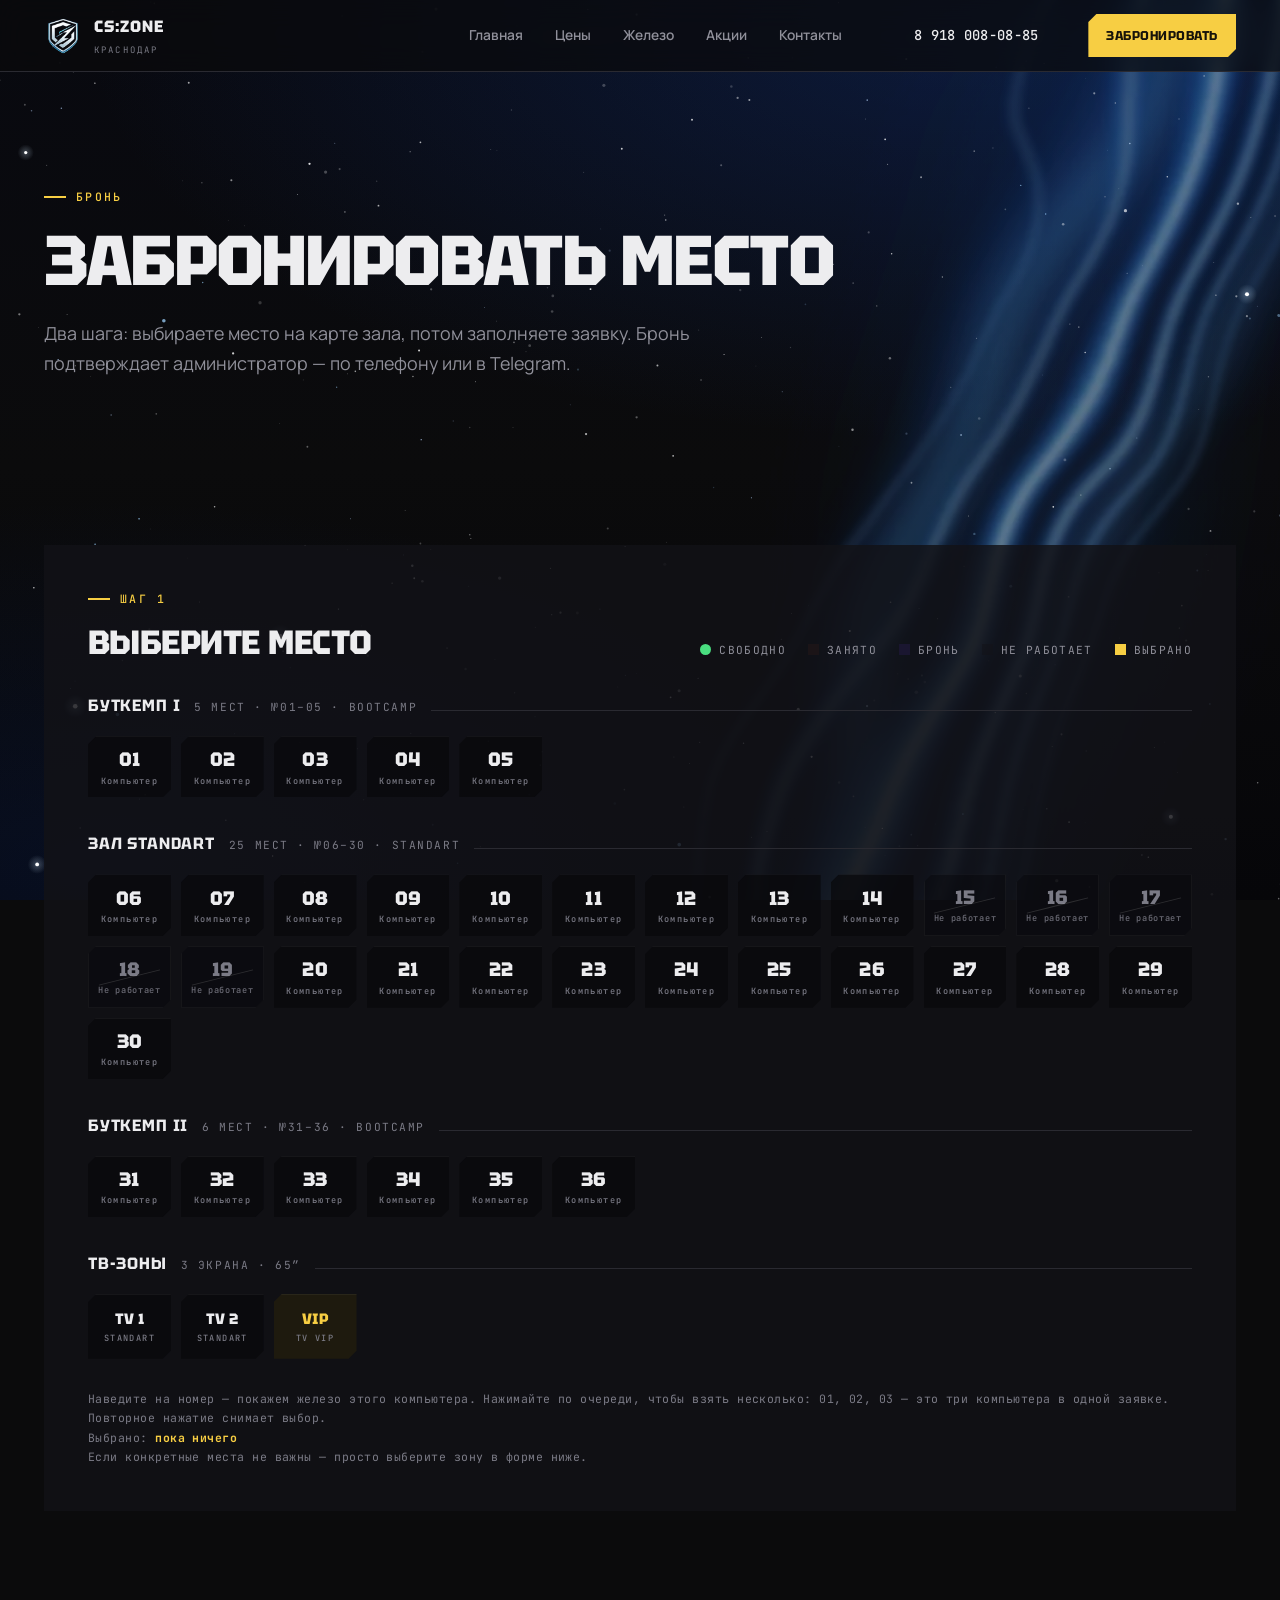
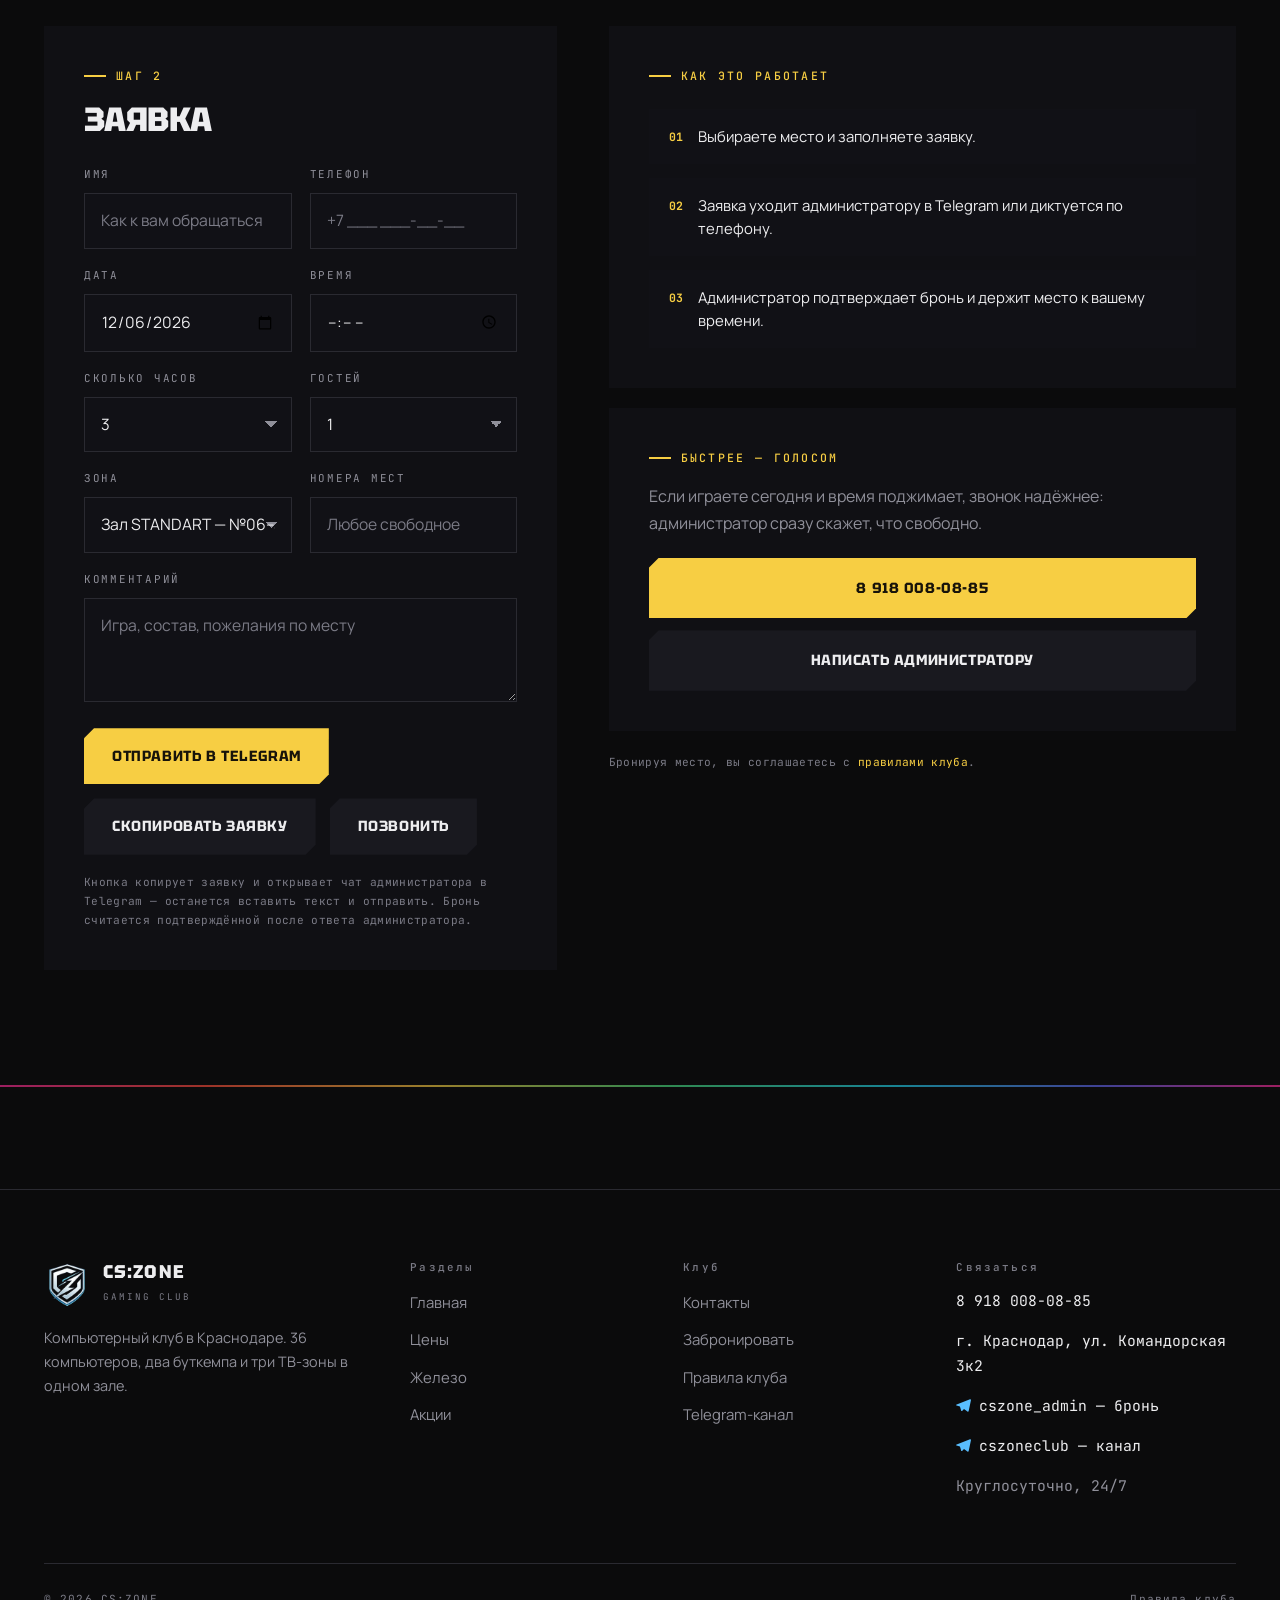
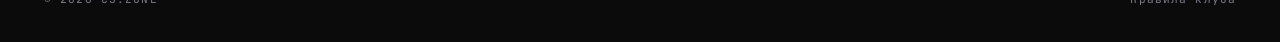
==== commit 1448e281: "Add files via upload" ====
--- a/booking.html
+++ b/booking.html
@@ -3,13 +3,13 @@
 <head>
 <meta charset="utf-8">
 <meta name="viewport" content="width=device-width, initial-scale=1">
-<title>Забронировать место — CS:ZONE</title>
-<meta name="description" content="Бронь игрового места в клубе CS:ZONE: выберите зону и номер ПК, укажите дату и время. Подтверждение — от администратора.">
+<title>{title}</title>
+<meta name="description" content="{desc}">
 <meta name="theme-color" content="#0B0B0C">
 <meta property="og:type" content="website">
 <meta property="og:site_name" content="CS:ZONE">
-<meta property="og:title" content="Забронировать место — CS:ZONE">
-<meta property="og:description" content="Бронь игрового места в клубе CS:ZONE: выберите зону и номер ПК, укажите дату и время. Подтверждение — от администратора.">
+<meta property="og:title" content="{title}">
+<meta property="og:description" content="{desc}">
 <meta property="og:image" content="assets/img/og-cover.jpg">
 <meta property="og:image:width" content="1200">
 <meta property="og:image:height" content="630">
@@ -22,30 +22,31 @@
 <link href="https://fonts.googleapis.com/css2?family=Tektur:wght@500;700;800;900&family=Manrope:wght@400;500;600;700;800&family=JetBrains+Mono:wght@400;500;700&display=swap" rel="stylesheet">
 <link rel="stylesheet" href="assets/css/main.css">
 <script type="application/ld+json">
-{
+{{
   "@context": "https://schema.org",
   "@type": "LocalBusiness",
   "name": "CS:ZONE",
-  "description": "Компьютерный клуб в Краснодаре: 36 машин, два буткемпа, три ТВ-зоны.",
+  "description": "Компьютерный клуб в Краснодаре: 36 компьютеров, два буткемпа, три ТВ-зоны.",
   "image": "assets/img/og-cover.jpg",
-  "telephone": "+79180080885",
+  "telephone": "{tel_raw}",
   "priceRange": "120–1700 ₽",
-  "address": {
+  "address": {{
     "@type": "PostalAddress",
     "addressCountry": "RU",
     "addressLocality": "Краснодар",
     "streetAddress": "ул. Командорская, 3к2"
-  },
-  "geo": { "@type": "GeoCoordinates", "latitude": 45.090656, "longitude": 39.032451 },
-  "openingHoursSpecification": [{
+  }},
+  "geo": {{ "@type": "GeoCoordinates", "latitude": 45.090656, "longitude": 39.032451 }},
+  "openingHoursSpecification": [{{
     "@type": "OpeningHoursSpecification",
     "dayOfWeek": ["Monday","Tuesday","Wednesday","Thursday","Friday","Saturday","Sunday"],
     "opens": "00:00", "closes": "23:59"
-  }],
-  "hasMap": "https://yandex.ru/maps/org/cs_zone/221049266006/",
-  "sameAs": ["https://t.me/cszoneclub", "https://go.2gis.com/gbi0a"]
-}
+  }}],
+  "hasMap": "{ymap}",
+  "sameAs": ["{tg}", "{gis}"]
+}}
 </script>
+<script>window.CSZONE_SPECS={"standart":{"label":"STANDART","core":[["Процессор","Intel Core i5-10400F"],["Видеокарта","RTX 2060 SUPER 8 ГБ"],["ОЗУ","16 ГБ DDR4 3200"]],"gear":[["Монитор","ASUS, 165 Гц, 25/27″"],["Клавиатура","ASUS TUF Gaming K3"],["Наушники","IO Graphite 2"],["Мышь","Logitech G102"]]},"bootcamp":{"label":"BOOTCAMP","core":[["Процессор","Intel Core i5-10400F"],["Видеокарта","RTX 3060"],["ОЗУ","16 ГБ DDR4 3200"]],"gear":[["Монитор","ASUS, 280 Гц, 25/27″"],["Клавиатура","ASUS ROG Strix NX"],["Наушники","HyperX Cloud II"],["Мышь","Free Wolf A7 / Logitech G403"]]},"tv":{"label":"TV","core":[["Экран","Телевизор 65″"]],"gear":[]}};</script>
 </head>
 <body>
 
@@ -114,9 +115,12 @@
       </div>
       <p class="live" data-live hidden></p>
       <div data-hall="pick"></div>
-      <p class="hall__note">Наведите на номер — покажем железо этой машины.
-        Выбрано: <b id="pick-live" style="color:var(--amber)">пока ничего</b>.
-        Номер подставится в заявку. Если конкретное место не важно — просто выберите зону в форме ниже.</p>
+      <p class="hall__note">Наведите на номер — покажем железо этого компьютера.
+        Нажимайте по очереди, чтобы взять несколько: 01, 02, 03 — это три компьютера
+        в одной заявке. Повторное нажатие снимает выбор.<br>
+        Выбрано: <b id="pick-live" style="color:var(--amber)">пока ничего</b>
+        <button type="button" class="lnk" id="pick-clear" hidden>Сбросить</button><br>
+        Если конкретные места не важны — просто выберите зону в форме ниже.</p>
       <div class="toast" id="booking-toast" role="status" aria-live="polite"
            style="margin-top:18px"></div>
       <div class="spec-panel" id="spec-panel" hidden></div>
@@ -173,7 +177,7 @@
             </select>
           </div>
           <div class="field">
-            <label for="f-pc">Номер места</label>
+            <label for="f-pc">Номера мест</label>
             <input id="f-pc" name="pc" type="text" placeholder="Любое свободное">
           </div>
           <div class="field field--full">
@@ -227,7 +231,7 @@
           <img src="assets/img/logo.webp" alt="" width="46" height="46">
           <span><b>CS:ZONE</b><span>Gaming club</span></span>
         </a>
-        <p>Компьютерный клуб в Краснодаре. 36 машин, два буткемпа и три ТВ-зоны в одном зале.</p>
+        <p>Компьютерный клуб в Краснодаре. 36 компьютеров, два буткемпа и три ТВ-зоны в одном зале.</p>
       </div>
       <div>
         <h4>Разделы</h4>
--- a/assets/css/main.css
+++ b/assets/css/main.css
@@ -409,6 +409,12 @@
 .seat[data-state="busy"]{ background:#1B1417; color:var(--ash-dim); cursor:not-allowed }
 .seat[data-state="busy"]:hover{ background:#22181C; color:var(--ash);
   transform:none; box-shadow:inset 0 1px 0 rgba(255,255,255,.05) }
+/* кнопка-ссылка внутри текста (сброс выбранных мест) */
+.lnk{ background:none; border:0; padding:0; margin-left:10px; cursor:pointer;
+  font:inherit; color:var(--ash); text-decoration:underline;
+  text-underline-offset:3px; transition:color .2s }
+.lnk:hover{ color:var(--amber) }
+
 /* снято с линии: место видно на схеме, но выбрать его нельзя */
 .seat[data-out]{ background:rgba(9,9,12,.5); color:var(--ash-dim); cursor:not-allowed;
   box-shadow:inset 0 0 0 1px rgba(255,255,255,.045) }
